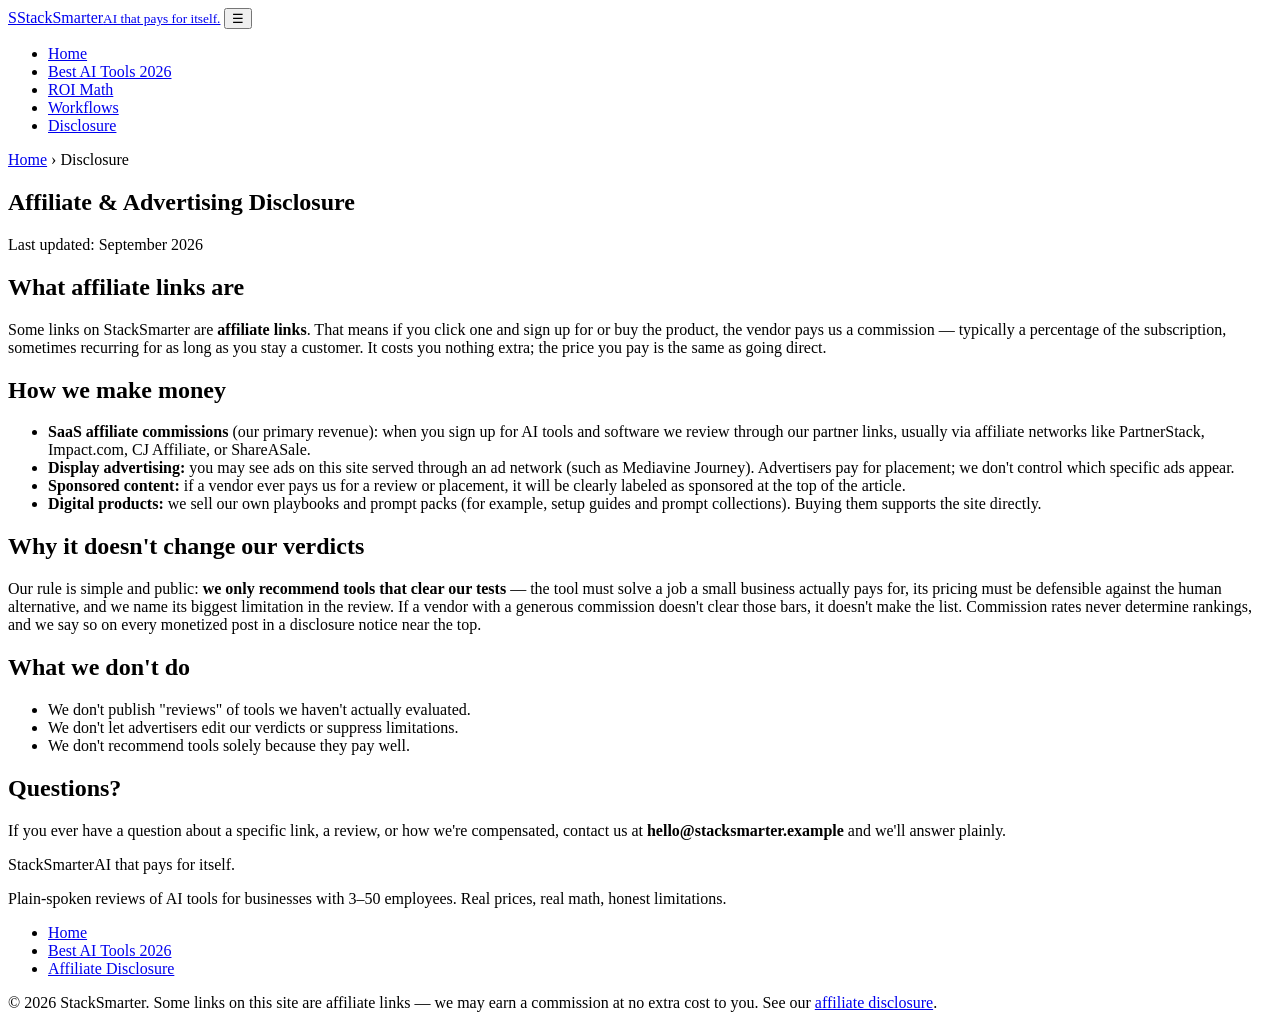
==== disclosure.html @ 67b84ff9 "Initial upload: StackSmarter - AI tools for small business" ====
<!DOCTYPE html>
<html lang="en">
<head>
  <meta charset="UTF-8">
  <meta name="viewport" content="width=device-width, initial-scale=1.0">
  <!-- MEDIVAVINE/JOURNEY: paste ad network script here -->
  <title>Affiliate &amp; Advertising Disclosure | StackSmarter</title>
  <meta name="description" content="How StackSmarter makes money: plain-English explanation of our affiliate links, display advertising, sponsorships, and digital products — and why they don't change our verdicts.">
  <meta property="og:title" content="Affiliate & Advertising Disclosure | StackSmarter">
  <meta property="og:description" content="Plain-English disclosure: how StackSmarter earns money and why it doesn't change our tool verdicts.">
  <meta property="og:type" content="website">
  <link rel="stylesheet" href="styles.css">
</head>
<body>
  <header class="site-header">
    <div class="wrap">
      <a class="brand" href="index.html"><span class="brand-mark">S</span><span>StackSmarter<small>AI that pays for itself.</small></span></a>
      <button class="nav-toggle" aria-label="Toggle navigation" aria-expanded="false">☰</button>
      <nav class="main-nav" aria-label="Main navigation">
        <ul>
          <li><a href="index.html">Home</a></li>
          <li><a href="articles/12-ai-tools-worth-paying-for-2026.html">Best AI Tools 2026</a></li>
          <li><a href="articles/ai-receptionist-roi-100-calls.html">ROI Math</a></li>
          <li><a href="articles/after-hours-lead-machine.html">Workflows</a></li>
          <li><a href="disclosure.html">Disclosure</a></li>
        </ul>
      </nav>
    </div>
  </header>

  <main class="wrap">
    <nav class="breadcrumb" aria-label="Breadcrumb"><a href="index.html">Home</a> &rsaquo; Disclosure</nav>
    <article class="disclosure-body">
      <h1>Affiliate &amp; Advertising Disclosure</h1>
      <p class="meta" style="color: var(--muted);">Last updated: September 2026</p>

      <h2>What affiliate links are</h2>
      <p>Some links on StackSmarter are <strong>affiliate links</strong>. That means if you click one and sign up for or buy the product, the vendor pays us a commission — typically a percentage of the subscription, sometimes recurring for as long as you stay a customer. It costs you nothing extra; the price you pay is the same as going direct.</p>

      <h2>How we make money</h2>
      <ul>
        <li><strong>SaaS affiliate commissions</strong> (our primary revenue): when you sign up for AI tools and software we review through our partner links, usually via affiliate networks like PartnerStack, Impact.com, CJ Affiliate, or ShareASale.</li>
        <li><strong>Display advertising:</strong> you may see ads on this site served through an ad network (such as Mediavine Journey). Advertisers pay for placement; we don't control which specific ads appear.</li>
        <li><strong>Sponsored content:</strong> if a vendor ever pays us for a review or placement, it will be clearly labeled as sponsored at the top of the article.</li>
        <li><strong>Digital products:</strong> we sell our own playbooks and prompt packs (for example, setup guides and prompt collections). Buying them supports the site directly.</li>
      </ul>

      <h2>Why it doesn't change our verdicts</h2>
      <p>Our rule is simple and public: <strong>we only recommend tools that clear our tests</strong> — the tool must solve a job a small business actually pays for, its pricing must be defensible against the human alternative, and we name its biggest limitation in the review. If a vendor with a generous commission doesn't clear those bars, it doesn't make the list. Commission rates never determine rankings, and we say so on every monetized post in a disclosure notice near the top.</p>

      <h2>What we don't do</h2>
      <ul>
        <li>We don't publish "reviews" of tools we haven't actually evaluated.</li>
        <li>We don't let advertisers edit our verdicts or suppress limitations.</li>
        <li>We don't recommend tools solely because they pay well.</li>
      </ul>

      <h2>Questions?</h2>
      <p>If you ever have a question about a specific link, a review, or how we're compensated, contact us at <strong>hello@stacksmarter.example</strong> and we'll answer plainly.</p>
    </article>
  </main>

  <footer class="site-footer">
    <div class="wrap">
      <div>
        <p class="footer-brand">StackSmarter<span class="tag">AI that pays for itself.</span></p>
        <p>Plain-spoken reviews of AI tools for businesses with 3–50 employees. Real prices, real math, honest limitations.</p>
      </div>
      <nav class="footer-nav" aria-label="Footer">
        <ul>
          <li><a href="index.html">Home</a></li>
          <li><a href="articles/12-ai-tools-worth-paying-for-2026.html">Best AI Tools 2026</a></li>
          <li><a href="disclosure.html">Affiliate Disclosure</a></li>
        </ul>
      </nav>
    </div>
    <div class="wrap footer-fine">
      <p>© 2026 StackSmarter. Some links on this site are affiliate links — we may earn a commission at no extra cost to you. See our <a href="disclosure.html">affiliate disclosure</a>.</p>
    </div>
  </footer>
  <script>
    (function () {
      var btn = document.querySelector('.nav-toggle');
      var nav = document.querySelector('.main-nav');
      if (!btn || !nav) return;
      btn.addEventListener('click', function () {
        var open = nav.classList.toggle('open');
        var expanded = btn.getAttribute('aria-expanded') === 'true';
        btn.setAttribute('aria-expanded', expanded ? 'false' : 'true');
      });
    })();
  </script>
</body>
</html>
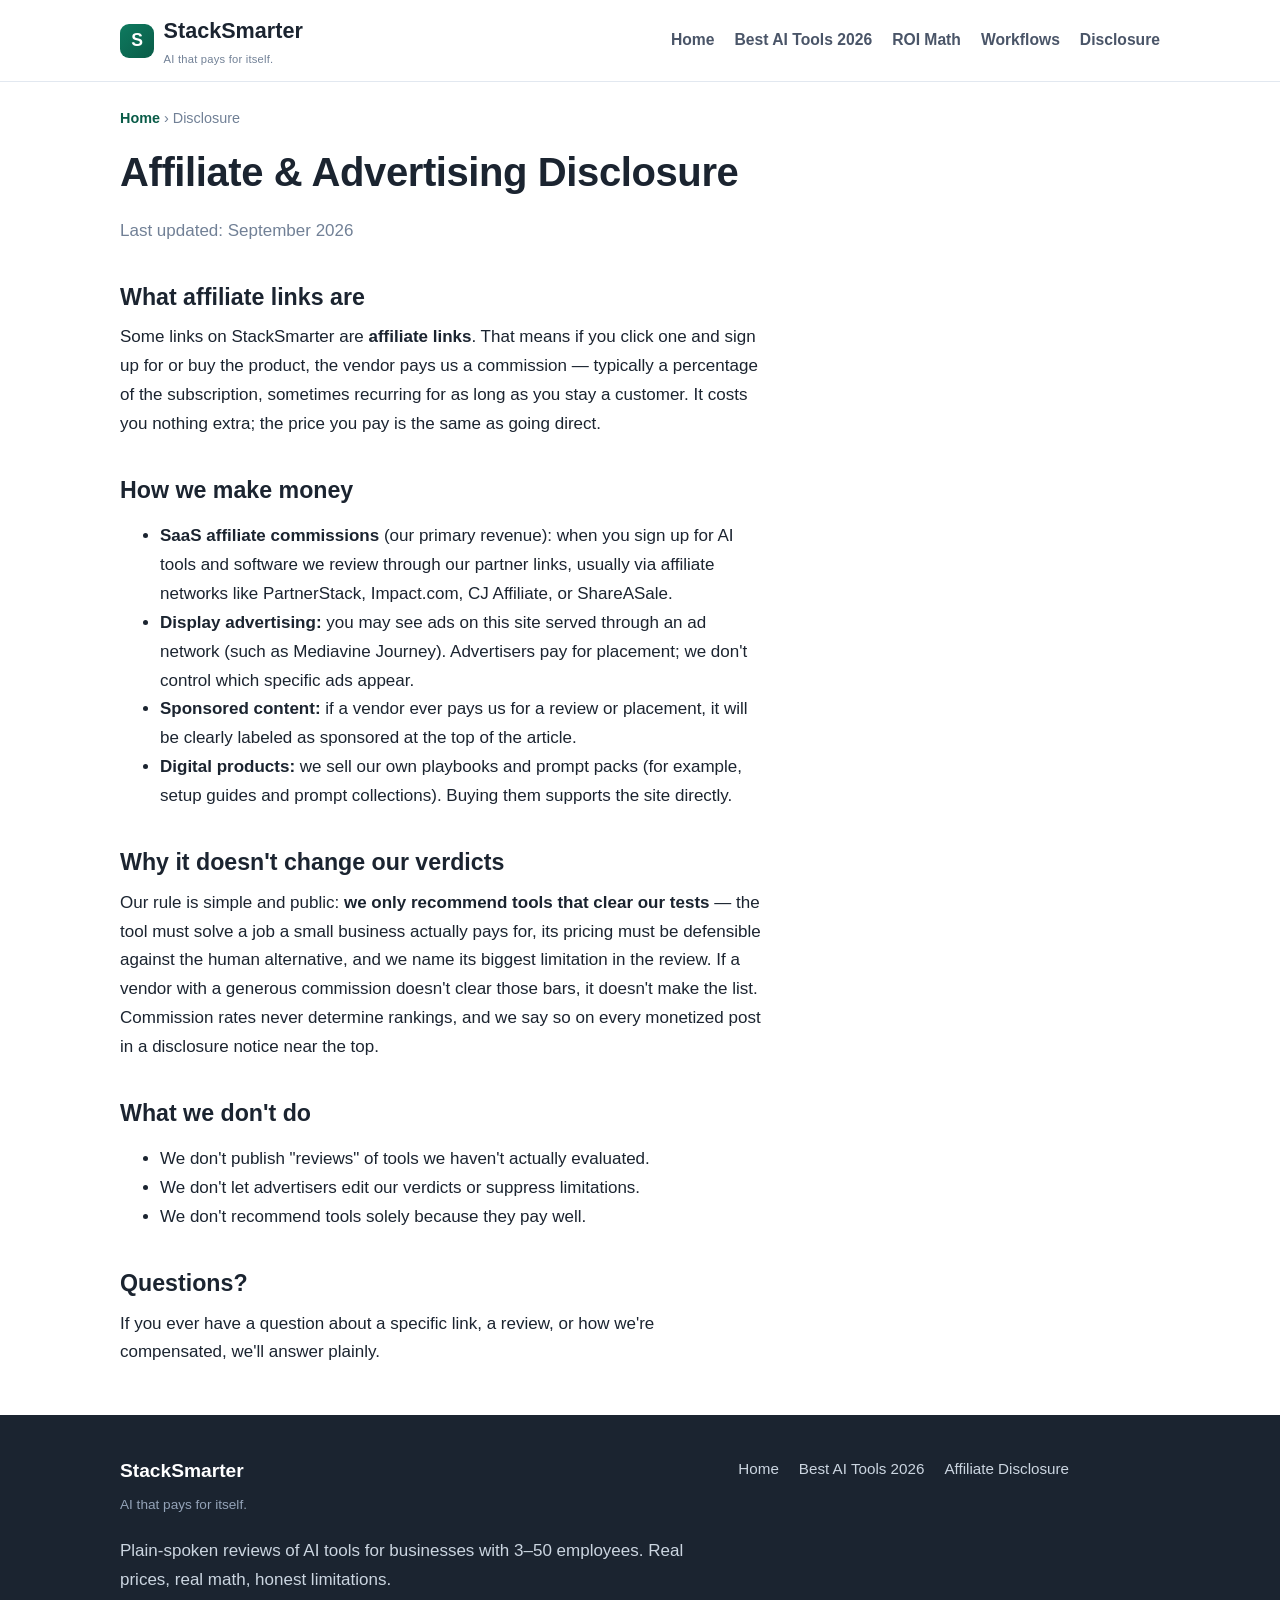
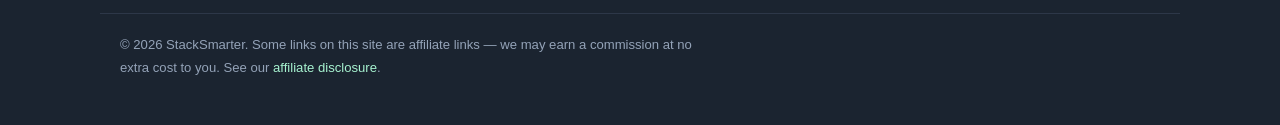
==== commit 77c88d81: "Sync live site fix" ====
--- a/disclosure.html
+++ b/disclosure.html
@@ -56,7 +56,7 @@
       </ul>
 
       <h2>Questions?</h2>
-      <p>If you ever have a question about a specific link, a review, or how we're compensated, contact us at <strong>hello@stacksmarter.example</strong> and we'll answer plainly.</p>
+      <p>If you ever have a question about a specific link, a review, or how we're compensated, we'll answer plainly.</p>
     </article>
   </main>
 
--- a/styles.css
+++ b/styles.css
@@ -0,0 +1,242 @@
+/* StackSmarter — editorial blog styles. Mobile-first, no frameworks. */
+:root {
+  --accent: #0e7a5f;
+  --accent-dark: #0a5c48;
+  --accent-soft: #e7f4ef;
+  --ink: #1b2430;
+  --ink-soft: #4a5568;
+  --muted: #718096;
+  --bg: #ffffff;
+  --bg-alt: #f7faf9;
+  --border: #e2e8f0;
+  --radius: 12px;
+  --maxw: 1080px;
+  --measure: 68ch;
+  --font: -apple-system, BlinkMacSystemFont, "Segoe UI", Roboto, "Helvetica Neue", Arial, sans-serif;
+  --serif: Georgia, "Times New Roman", serif;
+}
+
+*, *::before, *::after { box-sizing: border-box; }
+
+html { scroll-behavior: smooth; }
+
+body {
+  margin: 0;
+  font-family: var(--font);
+  color: var(--ink);
+  background: var(--bg);
+  line-height: 1.7;
+  font-size: 1.0625rem;
+  -webkit-font-smoothing: antialiased;
+}
+
+img, svg { max-width: 100%; }
+
+a { color: var(--accent-dark); text-decoration: none; }
+a:hover { text-decoration: underline; }
+
+h1, h2, h3 { line-height: 1.25; color: var(--ink); margin: 1.6em 0 .5em; }
+h1 { font-size: 2.1rem; letter-spacing: -0.01em; margin-top: .4em; }
+h2 { font-size: 1.45rem; }
+h3 { font-size: 1.15rem; }
+
+p { margin: 0 0 1.1em; }
+
+.wrap { max-width: var(--maxw); margin: 0 auto; padding: 0 1.25rem; }
+
+/* ---------- Header ---------- */
+.site-header {
+  border-bottom: 1px solid var(--border);
+  background: var(--bg);
+  position: sticky;
+  top: 0;
+  z-index: 50;
+}
+.site-header .wrap {
+  display: flex;
+  align-items: center;
+  justify-content: space-between;
+  gap: 1rem;
+  padding-top: .8rem;
+  padding-bottom: .8rem;
+}
+.brand { display: flex; align-items: center; gap: .6rem; font-weight: 800; font-size: 1.35rem; color: var(--ink); }
+.brand:hover { text-decoration: none; }
+.brand-mark {
+  width: 34px; height: 34px; border-radius: 9px;
+  background: linear-gradient(135deg, var(--accent), var(--accent-dark));
+  display: inline-flex; align-items: center; justify-content: center;
+  color: #fff; font-weight: 900; font-size: 1.1rem;
+  flex: 0 0 auto;
+}
+.brand small { display: block; font-size: .7rem; font-weight: 500; color: var(--muted); letter-spacing: .02em; }
+
+.nav-toggle {
+  display: none;
+  background: none; border: 1px solid var(--border); border-radius: 8px;
+  padding: .45rem .7rem; font-size: 1.2rem; line-height: 1; cursor: pointer; color: var(--ink);
+}
+.main-nav ul { list-style: none; margin: 0; padding: 0; display: flex; gap: 1.25rem; }
+.main-nav a { color: var(--ink-soft); font-weight: 600; font-size: .98rem; }
+.main-nav a:hover { color: var(--accent-dark); text-decoration: none; }
+
+/* ---------- Hero ---------- */
+.hero {
+  background: linear-gradient(180deg, var(--accent-soft), #f4faf7 60%, var(--bg));
+  border-bottom: 1px solid var(--border);
+  padding: 3.5rem 0 3rem;
+}
+.hero .kicker {
+  display: inline-block; font-size: .8rem; font-weight: 700; letter-spacing: .12em;
+  text-transform: uppercase; color: var(--accent-dark);
+  background: #fff; border: 1px solid var(--border); border-radius: 999px;
+  padding: .3rem .9rem; margin-bottom: 1rem;
+}
+.hero h1 { font-size: 2.6rem; margin: 0 0 .6rem; }
+.hero .tagline { font-size: 1.3rem; color: var(--accent-dark); font-weight: 600; margin-bottom: .8rem; }
+.hero p.lede { max-width: var(--measure); color: var(--ink-soft); font-size: 1.1rem; }
+.hero .stat-row { display: flex; gap: 1.75rem; flex-wrap: wrap; margin-top: 1.4rem; }
+.stat { font-size: .92rem; color: var(--ink-soft); }
+.stat strong { display: block; font-size: 1.5rem; color: var(--ink); }
+
+/* ---------- Sections ---------- */
+.section { padding: 2.75rem 0; }
+.section.alt { background: var(--bg-alt); border-top: 1px solid var(--border); border-bottom: 1px solid var(--border); }
+.section-head { display: flex; align-items: baseline; justify-content: space-between; gap: 1rem; margin-bottom: 1.5rem; }
+.section-head h2 { margin: 0; font-size: 1.6rem; }
+.section-head p { margin: 0; color: var(--muted); font-size: .95rem; }
+
+/* ---------- Cards ---------- */
+.featured-card {
+  display: grid; grid-template-columns: 1fr; gap: 0;
+  background: var(--bg); border: 1px solid var(--border); border-radius: var(--radius);
+  overflow: hidden; box-shadow: 0 2px 14px rgba(11, 90, 72, .07);
+}
+.featured-art {
+  background: linear-gradient(135deg, var(--accent-dark), var(--accent));
+  min-height: 180px; display: flex; align-items: center; justify-content: center;
+  padding: 2rem; color: #fff;
+}
+.featured-art .art-inner { text-align: center; }
+.featured-art .big { font-size: 3.2rem; font-weight: 900; line-height: 1; letter-spacing: -0.03em; }
+.featured-art .sub { font-size: .95rem; opacity: .9; margin-top: .6rem; }
+.featured-body { padding: 1.75rem; }
+.badge {
+  display: inline-block; font-size: .72rem; font-weight: 800; letter-spacing: .08em;
+  text-transform: uppercase; color: var(--accent-dark);
+  background: var(--accent-soft); border-radius: 999px; padding: .25rem .75rem; margin-bottom: .7rem;
+}
+.featured-body h3, .card h3 { margin: 0 0 .5rem; font-size: 1.3rem; }
+.featured-body h3 a, .card h3 a { color: var(--ink); }
+.featured-body h3 a:hover, .card h3 a:hover { color: var(--accent-dark); }
+.card-grid { display: grid; grid-template-columns: 1fr; gap: 1.25rem; }
+.card {
+  background: var(--bg); border: 1px solid var(--border); border-radius: var(--radius);
+  overflow: hidden; display: flex; flex-direction: column;
+  transition: transform .15s ease, box-shadow .15s ease;
+}
+.card:hover { transform: translateY(-3px); box-shadow: 0 8px 24px rgba(11, 90, 72, .1); }
+.card-art {
+  height: 130px; display: flex; align-items: flex-end; justify-content: flex-start;
+  padding: 1rem; color: #fff; font-weight: 800; font-size: 1.05rem;
+  background: linear-gradient(135deg, var(--accent-dark), var(--accent));
+}
+.card-art.variant-2 { background: linear-gradient(135deg, #14532d, #0e7a5f); }
+.card-art.variant-3 { background: linear-gradient(135deg, #0e7a5f, #2f9e7a); }
+.card-art.variant-4 { background: linear-gradient(135deg, #0a4d3e, #146b56); }
+.card-art.variant-5 { background: linear-gradient(135deg, #1f6f5b, #3ba37f); }
+.card-body { padding: 1.25rem; display: flex; flex-direction: column; flex: 1; }
+.card-body .pillar { font-size: .75rem; font-weight: 700; letter-spacing: .08em; text-transform: uppercase; color: var(--accent-dark); margin-bottom: .45rem; }
+.card-body p.excerpt { color: var(--ink-soft); font-size: .98rem; flex: 1; }
+.read-more { font-weight: 700; font-size: .95rem; color: var(--accent-dark); }
+.read-more:hover { text-decoration: underline; }
+
+/* ---------- Start here / newsletter ---------- */
+.two-col { display: grid; grid-template-columns: 1fr; gap: 1.5rem; }
+.start-here {
+  background: var(--bg); border: 1px solid var(--border); border-radius: var(--radius); padding: 1.75rem;
+}
+.start-here h2 { margin-top: 0; }
+.start-here ul { padding-left: 1.2rem; margin: 0 0 1rem; color: var(--ink-soft); }
+.start-here li { margin-bottom: .5rem; }
+.newsletter-card {
+  background: var(--ink); color: #fff; border-radius: var(--radius); padding: 1.75rem;
+}
+.newsletter-card h2 { color: #fff; margin-top: 0; }
+.newsletter-card p { color: #cbd5e0; }
+.newsletter-card .slot-note {
+  margin-top: 1rem; font-size: .85rem; color: #94a3b8;
+  border: 1px dashed #475569; border-radius: 8px; padding: .75rem 1rem;
+}
+
+/* ---------- Article pages ---------- */
+.breadcrumb { font-size: .9rem; color: var(--muted); margin: 1.5rem 0 .5rem; }
+.breadcrumb a { color: var(--accent-dark); font-weight: 600; }
+.article-head .meta { color: var(--muted); font-size: .95rem; margin-bottom: 1rem; }
+.article-head .byline { font-weight: 700; color: var(--ink); }
+.article-body { max-width: var(--measure); }
+.article-body .lede { font-size: 1.18rem; color: var(--ink-soft); }
+.disclosure-notice {
+  background: var(--accent-soft); border-left: 4px solid var(--accent);
+  border-radius: 0 8px 8px 0; padding: .9rem 1.1rem; font-size: .92rem; color: var(--ink-soft);
+  margin: 1.5rem 0;
+}
+.disclosure-notice a { font-weight: 700; }
+.callout {
+  background: var(--bg-alt); border: 1px solid var(--border); border-radius: var(--radius);
+  padding: 1.25rem 1.5rem; margin: 1.75rem 0;
+}
+.callout h3 { margin-top: 0; }
+table { width: 100%; border-collapse: collapse; margin: 1.5rem 0; font-size: .95rem; }
+th, td { text-align: left; padding: .65rem .8rem; border-bottom: 1px solid var(--border); }
+th { background: var(--bg-alt); font-weight: 700; }
+tr:hover td { background: #fafcfb; }
+.faq { margin-top: 2rem; }
+.faq h2 { font-size: 1.35rem; }
+.faq-item { border-top: 1px solid var(--border); padding: 1rem 0; }
+.faq-item h3 { font-size: 1.05rem; margin: 0 0 .4rem; }
+.faq-item p { margin: 0; color: var(--ink-soft); }
+.keep-reading { margin-top: 2.5rem; border-top: 2px solid var(--border); padding-top: 1.5rem; }
+.keep-reading ul { list-style: none; padding: 0; margin: 0; display: grid; gap: .6rem; }
+.keep-reading a { font-weight: 600; }
+
+/* ---------- Footer ---------- */
+.site-footer { background: var(--ink); color: #cbd5e0; padding: 2.5rem 0 2rem; margin-top: 3rem; }
+.site-footer .wrap { display: grid; gap: 1.75rem; }
+.footer-brand { color: #fff; font-weight: 800; font-size: 1.2rem; }
+.footer-brand .tag { display: block; font-size: .85rem; font-weight: 400; color: #94a3b8; margin-top: .3rem; }
+.footer-nav ul { list-style: none; padding: 0; margin: 0; display: flex; flex-wrap: wrap; gap: .4rem 1.25rem; }
+.footer-nav a { color: #cbd5e0; font-size: .95rem; }
+.footer-nav a:hover { color: #fff; }
+.footer-fine { font-size: .82rem; color: #94a3b8; border-top: 1px solid #2d3748; padding-top: 1.25rem; }
+.footer-fine a { color: #a7f3d0; }
+
+/* ---------- Disclosure page ---------- */
+.disclosure-body { max-width: var(--measure); }
+
+/* ---------- Responsive ---------- */
+@media (min-width: 720px) {
+  .featured-card { grid-template-columns: 1fr 1.4fr; }
+  .featured-art { min-height: 100%; }
+  .card-grid { grid-template-columns: repeat(2, 1fr); }
+  .two-col { grid-template-columns: 1.2fr 1fr; }
+  .site-footer .wrap { grid-template-columns: 1.4fr 1fr; }
+}
+@media (min-width: 1024px) {
+  .card-grid { grid-template-columns: repeat(3, 1fr); }
+  h1 { font-size: 2.5rem; }
+  .hero h1 { font-size: 3rem; }
+}
+
+@media (max-width: 719px) {
+  .nav-toggle { display: inline-block; }
+  .main-nav { display: none; width: 100%; }
+  .main-nav.open { display: block; }
+  .main-nav ul { flex-direction: column; gap: 0; padding: .5rem 0; }
+  .main-nav li { border-top: 1px solid var(--border); }
+  .main-nav a { display: block; padding: .75rem .25rem; }
+  .site-header .wrap { flex-wrap: wrap; }
+  .hero h1 { font-size: 2.1rem; }
+  table { font-size: .85rem; }
+  th, td { padding: .5rem .55rem; }
+}
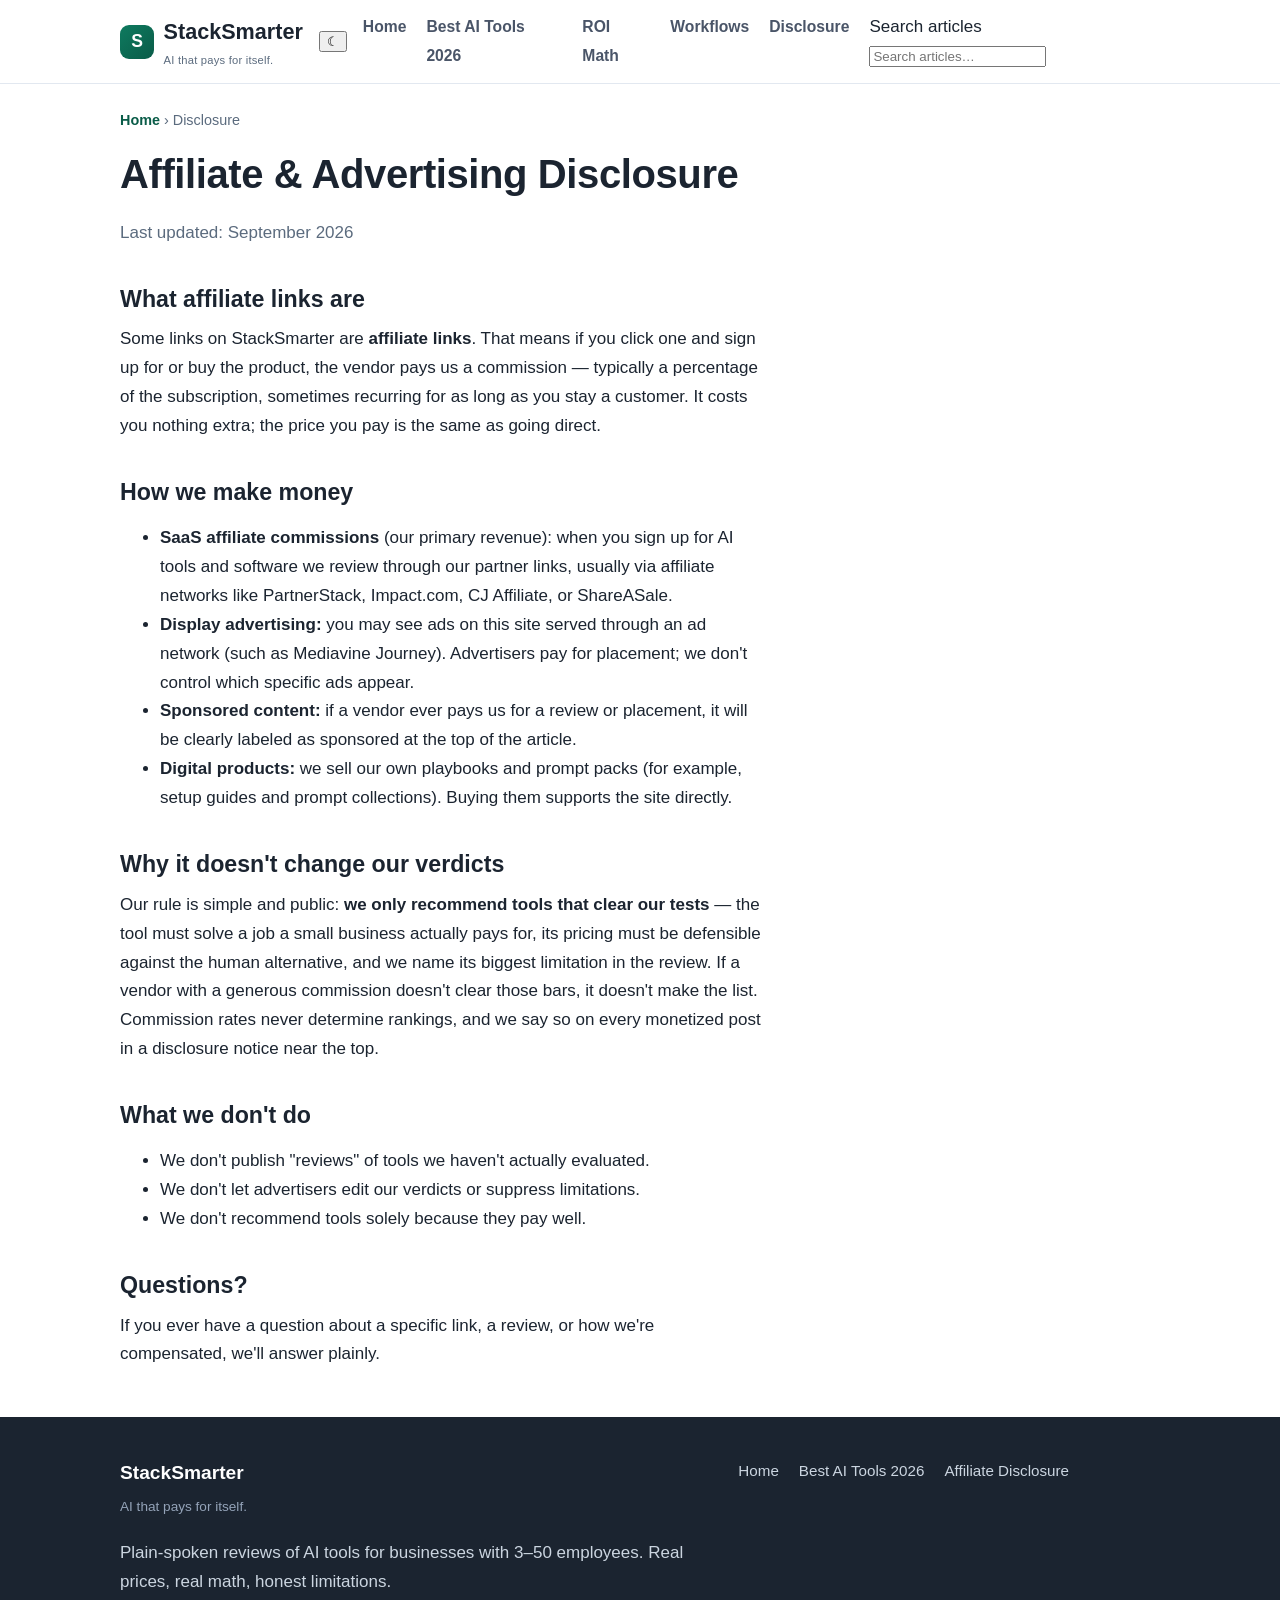
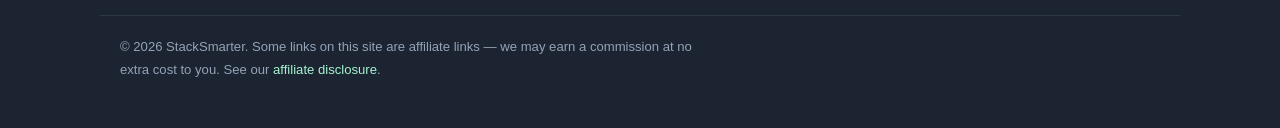
==== commit 09a2a91c: "Update disclosure.html (functionality upgrade)" ====
--- a/disclosure.html
+++ b/disclosure.html
@@ -3,6 +3,18 @@
 <head>
   <meta charset="UTF-8">
   <meta name="viewport" content="width=device-width, initial-scale=1.0">
+  <meta name="color-scheme" content="light dark">
+  <script>
+    /* Set theme before first paint; defaults to OS preference. */
+    (function () {
+      try {
+        var t = localStorage.getItem("ss-theme");
+        if (!t) t = window.matchMedia("(prefers-color-scheme: dark)").matches ? "dark" : "light";
+        document.documentElement.setAttribute("data-theme", t);
+      } catch (e) { /* private mode etc. -> stay light */ }
+    })();
+  </script>
+  <link rel="canonical" href="https://ai-tools-small-biz.pages.dev/disclosure.html">
   <!-- MEDIVAVINE/JOURNEY: paste ad network script here -->
   <title>Affiliate &amp; Advertising Disclosure | StackSmarter</title>
   <meta name="description" content="How StackSmarter makes money: plain-English explanation of our affiliate links, display advertising, sponsorships, and digital products — and why they don't change our verdicts.">
@@ -16,6 +28,9 @@
     <div class="wrap">
       <a class="brand" href="index.html"><span class="brand-mark">S</span><span>StackSmarter<small>AI that pays for itself.</small></span></a>
       <button class="nav-toggle" aria-label="Toggle navigation" aria-expanded="false">☰</button>
+      <button class="theme-toggle" type="button" aria-label="Toggle dark mode" title="Toggle dark mode">
+        <span class="theme-icon" aria-hidden="true">☾</span>
+      </button>
       <nav class="main-nav" aria-label="Main navigation">
         <ul>
           <li><a href="index.html">Home</a></li>
@@ -23,6 +38,11 @@
           <li><a href="articles/ai-receptionist-roi-100-calls.html">ROI Math</a></li>
           <li><a href="articles/after-hours-lead-machine.html">Workflows</a></li>
           <li><a href="disclosure.html">Disclosure</a></li>
+          <li class="nav-search"><form class="site-search" role="search" aria-label="Site search">
+            <label class="visually-hidden" for="site-search-input">Search articles</label>
+            <input id="site-search-input" type="search" name="q" placeholder="Search articles…" autocomplete="off" aria-expanded="false" aria-controls="site-search-results">
+            <ul id="site-search-results" class="search-results" hidden></ul>
+          </form></li>
         </ul>
       </nav>
     </div>
@@ -78,17 +98,6 @@
       <p>© 2026 StackSmarter. Some links on this site are affiliate links — we may earn a commission at no extra cost to you. See our <a href="disclosure.html">affiliate disclosure</a>.</p>
     </div>
   </footer>
-  <script>
-    (function () {
-      var btn = document.querySelector('.nav-toggle');
-      var nav = document.querySelector('.main-nav');
-      if (!btn || !nav) return;
-      btn.addEventListener('click', function () {
-        var open = nav.classList.toggle('open');
-        var expanded = btn.getAttribute('aria-expanded') === 'true';
-        btn.setAttribute('aria-expanded', expanded ? 'false' : 'true');
-      });
-    })();
-  </script>
+  <script src="assets/site.js" defer></script>
 </body>
 </html>
--- a/styles.css
+++ b/styles.css
@@ -5,7 +5,7 @@
   --accent-soft: #e7f4ef;
   --ink: #1b2430;
   --ink-soft: #4a5568;
-  --muted: #718096;
+  --muted: #5b6b7e;
   --bg: #ffffff;
   --bg-alt: #f7faf9;
   --border: #e2e8f0;
@@ -34,6 +34,11 @@
 
 a { color: var(--accent-dark); text-decoration: none; }
 a:hover { text-decoration: underline; }
+a:focus-visible, button:focus-visible {
+  outline: 3px solid var(--accent);
+  outline-offset: 2px;
+  border-radius: 4px;
+}
 
 h1, h2, h3 { line-height: 1.25; color: var(--ink); margin: 1.6em 0 .5em; }
 h1 { font-size: 2.1rem; letter-spacing: -0.01em; margin-top: .4em; }
@@ -145,6 +150,8 @@
 .card-art.variant-3 { background: linear-gradient(135deg, #0e7a5f, #2f9e7a); }
 .card-art.variant-4 { background: linear-gradient(135deg, #0a4d3e, #146b56); }
 .card-art.variant-5 { background: linear-gradient(135deg, #1f6f5b, #3ba37f); }
+.card-art.variant-1 { background: linear-gradient(135deg, #0b6e8c, #149a8c); }
+.card-art.variant-6 { background: linear-gradient(135deg, #1e4d6b, #3b9e8f); }
 .card-body { padding: 1.25rem; display: flex; flex-direction: column; flex: 1; }
 .card-body .pillar { font-size: .75rem; font-weight: 700; letter-spacing: .08em; text-transform: uppercase; color: var(--accent-dark); margin-bottom: .45rem; }
 .card-body p.excerpt { color: var(--ink-soft); font-size: .98rem; flex: 1; }
@@ -237,6 +244,6 @@
   .main-nav a { display: block; padding: .75rem .25rem; }
   .site-header .wrap { flex-wrap: wrap; }
   .hero h1 { font-size: 2.1rem; }
-  table { font-size: .85rem; }
+  table { font-size: .85rem; display: block; overflow-x: auto; -webkit-overflow-scrolling: touch; }
   th, td { padding: .5rem .55rem; }
 }
